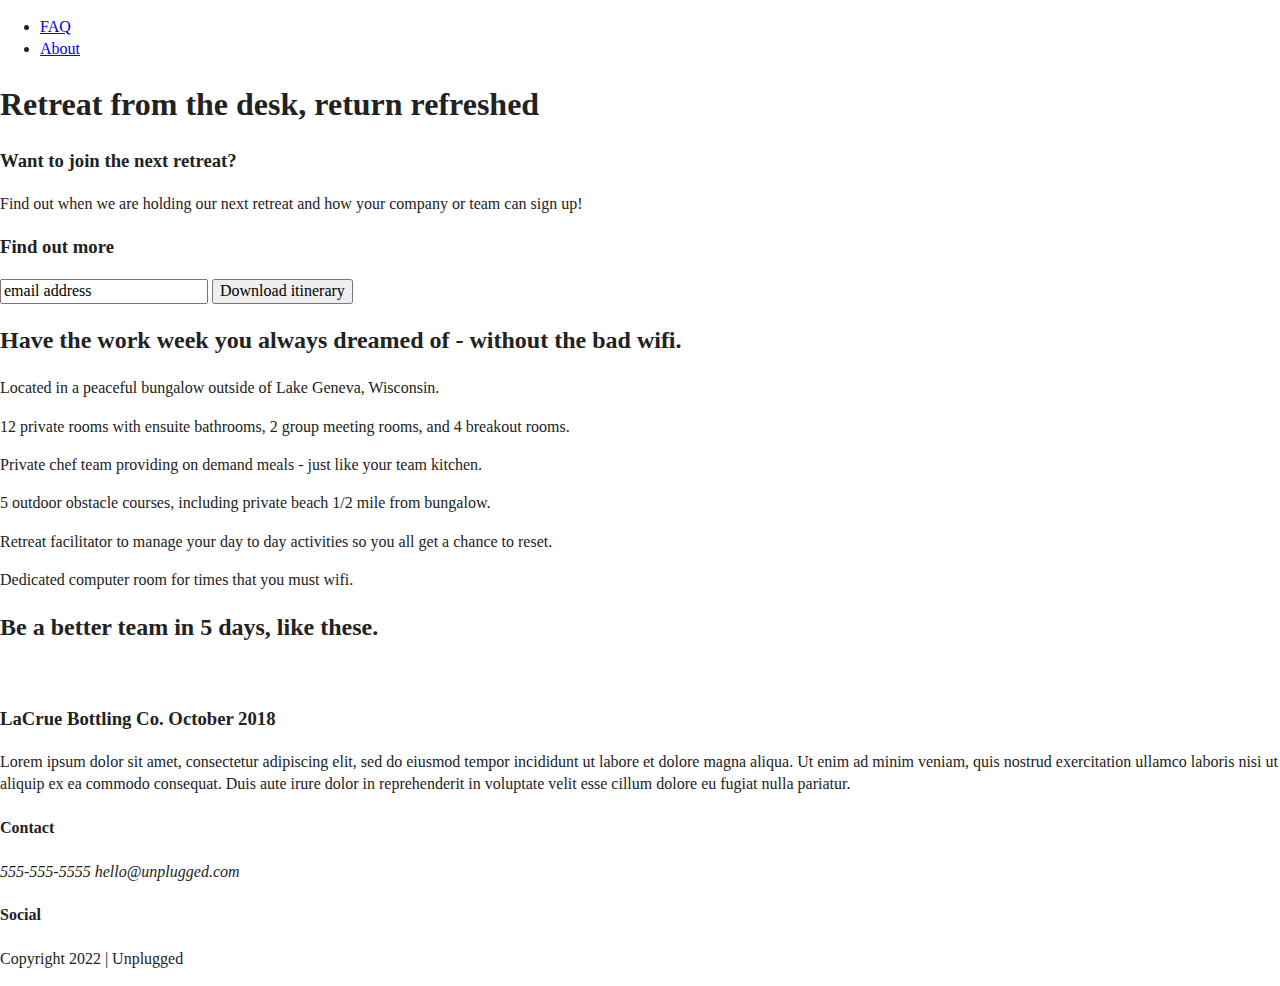
==== index.html @ 39328dd9 "Html structure part 2" ====
<!doctype html>
<html class="no-js" lang="">

<head>
  <meta charset="utf-8">
  <title>Unplugged retreat</title>
  <meta name="description" content="">
  <meta name="viewport" content="width=device-width, initial-scale=1">

  <meta property="og:title" content="">
  <meta property="og:type" content="">
  <meta property="og:url" content="">
  <meta property="og:image" content="">

  <link rel="manifest" href="site.webmanifest">
  <link rel="apple-touch-icon" href="icon.png">
  <!-- Place favicon.ico in the root directory -->

  <link rel="stylesheet" href="css/normalize.css">
  <link rel="stylesheet" href="css/main.css">

  <meta name="theme-color" content="#fafafa">
</head>

<body>

  <!-- Add your site or application content here -->
<header>
  <div class="content-wrapper">
    <a href="#" <img src="" alt="unplugged logo"></a>
    <nav>
      <ul>
        <li><a href="faq/index.html" target="_blank">FAQ</a></li>
        <li><a href="about/index.html" target="_blank">About</a></li>
      </ul>
    </nav>
  </div>
</header>

<main>
  <section class="hero-area">
    <div class="content-wrapper">
      <h1>Retreat from the desk, return refreshed</h1>
    </div>
  </section>

  <aside>
    <div class="content-wrapper">
      <div class="form-description">
        <h3>Want to join the next retreat?</h3>
        <p>Find out when we are holding our next retreat and how your company or team can sign up!</p>
      </div>
      <div class="form">
        <h3>Find out more</h3>
        <input type="text" name="name" value="email address">
        <input type="button" value="Download itinerary">
      </div>
    </div>  <!-- aside content wrapper ends -->
  </aside>

  <section class="features">
    <div class="content-wrapper">
      <h2>Have the work week you always dreamed of - without the bad wifi.</h2>
      <div class="features-items">
       <article>
          <p class="fontawesome-icon"></p>
          <p class="features-item-description">Located in a peaceful bungalow outside of Lake Geneva, Wisconsin.</p>
        </article>
        <article>
          <p class="fontawesome-icon"></p>
          <p class="features-item-description">12 private rooms with ensuite bathrooms, 2 group meeting rooms, and 4 breakout rooms.</p>
        </article>
        <article>
        <p class="fontawesome-icon"></p>
        <p class="features-item-description">Private chef team providing on demand meals - just like your team kitchen.</p>
      </article>
      <article>
          <p class="fontawesome-icon"></p>
          <p class="features-item-description">5 outdoor obstacle courses, including private beach 1/2 mile from bungalow.</p>
        </article>
        <article>
          <p class="fontawesome-icon"></p>
          <p class="features-item-description">Retreat facilitator to manage your day to day activities so you all get a chance to reset.</p>
        </article>
        <article>
          <p class="fontawesome-icon"></p>
          <p class="features-item-description">Dedicated computer room for times that you must wifi.</p>
        </article>
      </div> <!--End of features items-->
    </div>
  </section>

  <section class="reviews">
    <div class="content-wrapper">
      <h2>Be a better team in 5 days, like these.</h2>
      <article>  
        <div>
        <img src="">
        <h3>LaCrue Bottling Co. October 2018</h3>
        <p>Lorem ipsum dolor sit amet, consectetur adipiscing elit, sed do eiusmod tempor incididunt ut labore et dolore magna aliqua. Ut enim ad minim veniam, quis nostrud exercitation ullamco laboris nisi ut aliquip ex ea commodo consequat. Duis aute irure dolor in reprehenderit in voluptate velit esse cillum dolore eu fugiat nulla pariatur.</p>
        </div>
      </article>
    </div>
  </section>

</main> <!-- Main wrapper ends-->

<footer>
  <div class="content-wrapper">
    <div class="footer-content">
      <div class="contact">
        <h4>Contact</h4>
        <address>
          <p>555-555-5555
          hello@unplugged.com</p>
        </address>
      </div>
      <div class="social">
        <h4>Social</h4>
        <div class="social-icons">
          <p><a href="https://facebook.com/yoursite" target="_blank"></a></p>
          <p><a href="https://twitter.com/yoursite" target="_blank"></a></p>
          <p><a href="https://instagram.com/yoursite" target="_blank"></a></p>
        </div>
      </div>
    </div> <!--Footer content ends-->
  </div> <!--Footer content wrapper ends-->
  <div class="copyright">
    <p>Copyright 2022 | Unplugged</p>
  </div>
</footer>

  <script src="js/vendor/modernizr-3.11.2.min.js"></script>
  <script src="js/plugins.js"></script>
  <script src="js/main.js"></script>

  <!-- Google Analytics: change UA-XXXXX-Y to be your site's ID. -->
  <script>
    window.ga = function () { ga.q.push(arguments) }; ga.q = []; ga.l = +new Date;
    ga('create', 'UA-XXXXX-Y', 'auto'); ga('set', 'anonymizeIp', true); ga('set', 'transport', 'beacon'); ga('send', 'pageview')
  </script>
  <script src="https://www.google-analytics.com/analytics.js" async></script>
</body>

</html>
---- css/main.css ----
/*! HTML5 Boilerplate v8.0.0 | MIT License | https://html5boilerplate.com/ */

/* main.css 2.1.0 | MIT License | https://github.com/h5bp/main.css#readme */
/*
 * What follows is the result of much research on cross-browser styling.
 * Credit left inline and big thanks to Nicolas Gallagher, Jonathan Neal,
 * Kroc Camen, and the H5BP dev community and team.
 */

/* ==========================================================================
   Base styles: opinionated defaults
   ========================================================================== */

html {
  color: #222;
  font-size: 1em;
  line-height: 1.4;
}

/*
 * Remove text-shadow in selection highlight:
 * https://twitter.com/miketaylr/status/12228805301
 *
 * Vendor-prefixed and regular ::selection selectors cannot be combined:
 * https://stackoverflow.com/a/16982510/7133471
 *
 * Customize the background color to match your design.
 */

::-moz-selection {
  background: #b3d4fc;
  text-shadow: none;
}

::selection {
  background: #b3d4fc;
  text-shadow: none;
}

/*
 * A better looking default horizontal rule
 */

hr {
  display: block;
  height: 1px;
  border: 0;
  border-top: 1px solid #ccc;
  margin: 1em 0;
  padding: 0;
}

/*
 * Remove the gap between audio, canvas, iframes,
 * images, videos and the bottom of their containers:
 * https://github.com/h5bp/html5-boilerplate/issues/440
 */

audio,
canvas,
iframe,
img,
svg,
video {
  vertical-align: middle;
}

/*
 * Remove default fieldset styles.
 */

fieldset {
  border: 0;
  margin: 0;
  padding: 0;
}

/*
 * Allow only vertical resizing of textareas.
 */

textarea {
  resize: vertical;
}

/* ==========================================================================
   Author's custom styles
   ========================================================================== */

/* ==========================================================================
   Helper classes
   ========================================================================== */

/*
 * Hide visually and from screen readers
 */

.hidden,
[hidden] {
  display: none !important;
}

/*
 * Hide only visually, but have it available for screen readers:
 * https://snook.ca/archives/html_and_css/hiding-content-for-accessibility
 *
 * 1. For long content, line feeds are not interpreted as spaces and small width
 *    causes content to wrap 1 word per line:
 *    https://medium.com/@jessebeach/beware-smushed-off-screen-accessible-text-5952a4c2cbfe
 */

.sr-only {
  border: 0;
  clip: rect(0, 0, 0, 0);
  height: 1px;
  margin: -1px;
  overflow: hidden;
  padding: 0;
  position: absolute;
  white-space: nowrap;
  width: 1px;
  /* 1 */
}

/*
 * Extends the .sr-only class to allow the element
 * to be focusable when navigated to via the keyboard:
 * https://www.drupal.org/node/897638
 */

.sr-only.focusable:active,
.sr-only.focusable:focus {
  clip: auto;
  height: auto;
  margin: 0;
  overflow: visible;
  position: static;
  white-space: inherit;
  width: auto;
}

/*
 * Hide visually and from screen readers, but maintain layout
 */

.invisible {
  visibility: hidden;
}

/*
 * Clearfix: contain floats
 *
 * For modern browsers
 * 1. The space content is one way to avoid an Opera bug when the
 *    `contenteditable` attribute is included anywhere else in the document.
 *    Otherwise it causes space to appear at the top and bottom of elements
 *    that receive the `clearfix` class.
 * 2. The use of `table` rather than `block` is only necessary if using
 *    `:before` to contain the top-margins of child elements.
 */

.clearfix::before,
.clearfix::after {
  content: " ";
  display: table;
}

.clearfix::after {
  clear: both;
}

/* ==========================================================================
   EXAMPLE Media Queries for Responsive Design.
   These examples override the primary ('mobile first') styles.
   Modify as content requires.
   ========================================================================== */

@media only screen and (min-width: 35em) {
  /* Style adjustments for viewports that meet the condition */
}

@media print,
  (-webkit-min-device-pixel-ratio: 1.25),
  (min-resolution: 1.25dppx),
  (min-resolution: 120dpi) {
  /* Style adjustments for high resolution devices */
}

/* ==========================================================================
   Print styles.
   Inlined to avoid the additional HTTP request:
   https://www.phpied.com/delay-loading-your-print-css/
   ========================================================================== */

@media print {
  *,
  *::before,
  *::after {
    background: #fff !important;
    color: #000 !important;
    /* Black prints faster */
    box-shadow: none !important;
    text-shadow: none !important;
  }

  a,
  a:visited {
    text-decoration: underline;
  }

  a[href]::after {
    content: " (" attr(href) ")";
  }

  abbr[title]::after {
    content: " (" attr(title) ")";
  }

  /*
   * Don't show links that are fragment identifiers,
   * or use the `javascript:` pseudo protocol
   */
  a[href^="#"]::after,
  a[href^="javascript:"]::after {
    content: "";
  }

  pre {
    white-space: pre-wrap !important;
  }

  pre,
  blockquote {
    border: 1px solid #999;
    page-break-inside: avoid;
  }

  /*
   * Printing Tables:
   * https://web.archive.org/web/20180815150934/http://css-discuss.incutio.com/wiki/Printing_Tables
   */
  thead {
    display: table-header-group;
  }

  tr,
  img {
    page-break-inside: avoid;
  }

  p,
  h2,
  h3 {
    orphans: 3;
    widows: 3;
  }

  h2,
  h3 {
    page-break-after: avoid;
  }
}
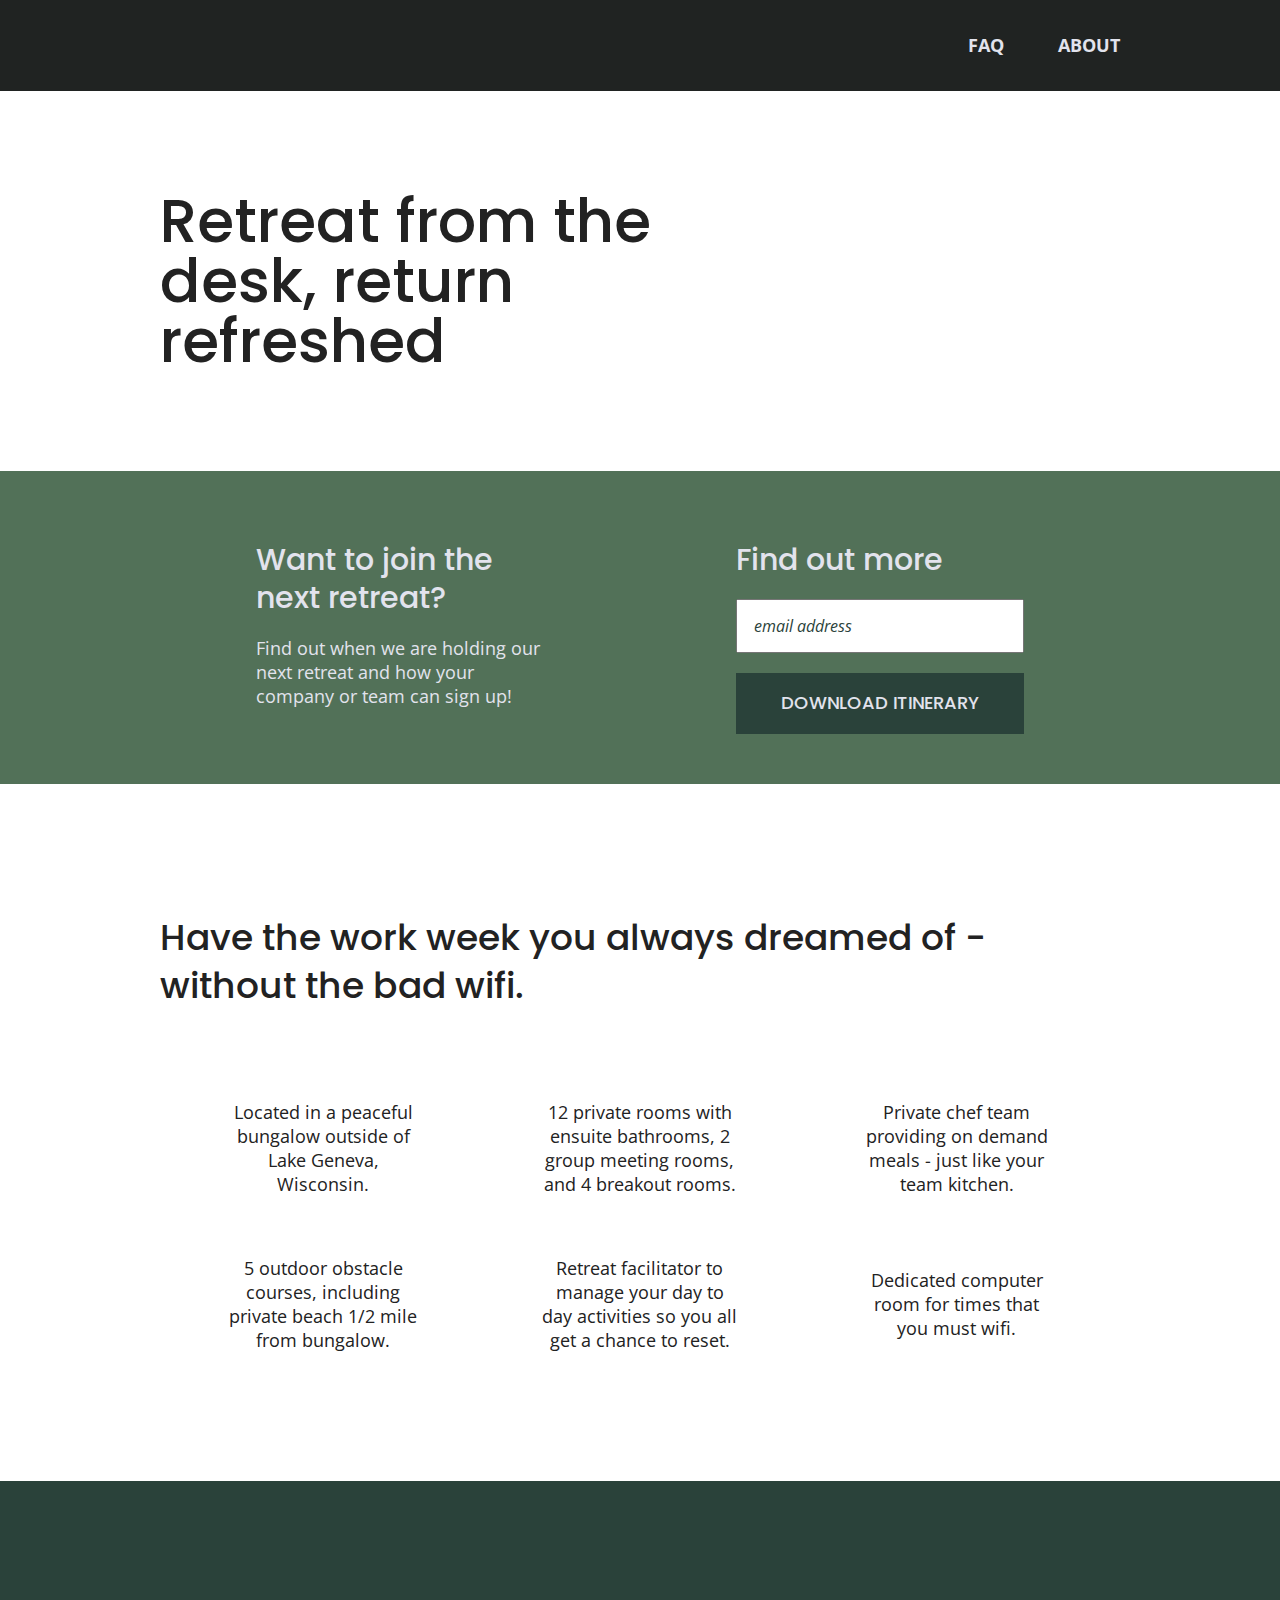
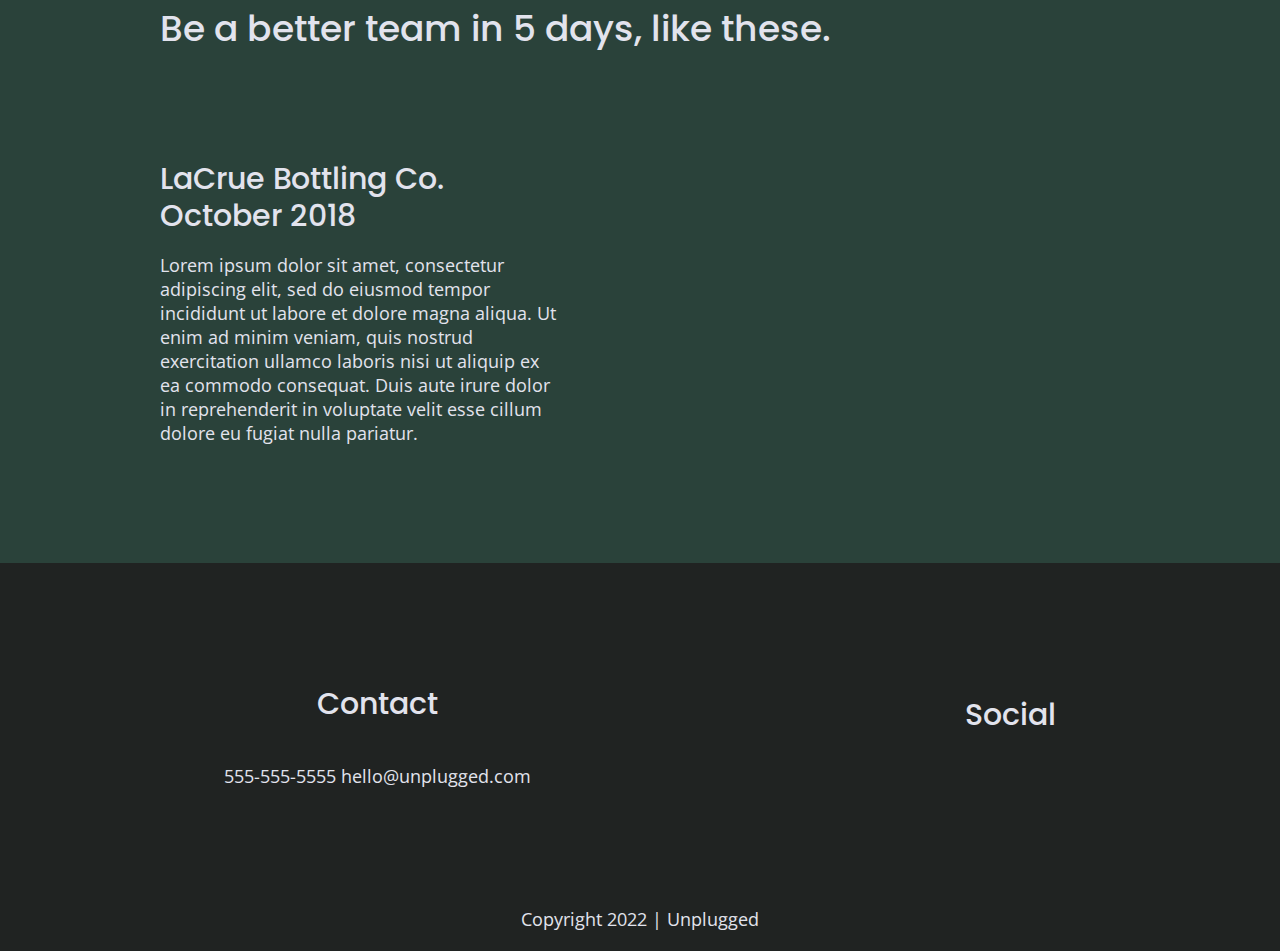
==== commit 040aa55d: "Resized images" ====
--- a/index.html
+++ b/index.html
@@ -18,6 +18,9 @@
 
   <link rel="stylesheet" href="css/normalize.css">
   <link rel="stylesheet" href="css/main.css">
+  
+  <!-- Google Fonts -->
+  <link href="https://fonts.googleapis.com/css?family=Open+Sans:400,700|Poppins:500,700" rel="stylesheet">
 
   <meta name="theme-color" content="#fafafa">
 </head>
@@ -28,6 +31,9 @@
 <header>
   <div class="content-wrapper">
     <a href="#" <img src="" alt="unplugged logo"></a>
+    <div class="header-divider">
+
+    </div>
     <nav>
       <ul>
         <li><a href="faq/index.html" target="_blank">FAQ</a></li>
--- a/css/main.css
+++ b/css/main.css
@@ -86,6 +86,297 @@
 /* ==========================================================================
    Author's custom styles
    ========================================================================== */
+
+   /*------------ General styles -----------*/
+
+   html {
+    font-size: 16px;
+   }
+
+   body {
+    font-family: 'Open Sans', sans-serif;
+    font-size: 1em;
+    text-align: left;
+   }
+
+   ul,
+   ol {
+    list-style-type: none;
+   }
+
+   a {
+    color: #e2e3ed;
+    text-decoration: none;
+   }
+
+   h2 {
+    font-family: 'Poppins', sans-serif;
+    font-size: 1.875em;
+    font-weight: 500;
+   }
+
+   h3,
+   h4 {
+    font-family: 'Poppins', sans-serif;
+    font-size: 1.125em;
+    margin: 20px 0;
+    font-weight: 500;
+   }
+
+   p {
+    font-size: 0.875em;
+    line-height: 1.285em;
+   }
+
+   address {
+    font-style: normal;
+  }
+
+  .content-wrapper {
+    width: 90%;
+    margin: 50px 0;
+  }
+
+/*------------- Base Header-Footer styles ----------------------*/
+
+header, 
+footer {
+  background-color: #202322;
+  display: flex;
+  justify-content: center;
+  align-items: center;
+  flex-flow: row wrap;
+}
+
+header {
+  padding: 15px 0;
+}
+
+header .content-wrapper {
+  display: flex;
+  justify-content: center;
+  align-items: center;
+  flex-flow: row wrap;
+  margin: 0;
+ }
+
+.header-divider {
+  width: 100%;
+  height: 1px;
+  margin: 10px 0 20px 0;
+  background: #3a3a3a; 
+}
+
+header nav {
+  display: flex;
+  justify-content: space-around;
+  align-items: center;
+  flex-flow: row wrap;
+  width: 60%;
+  font-size: 1.125em;
+  font-weight: 700;
+  text-transform: uppercase;
+}
+
+header nav ul {
+  display: flex;
+  justify-content: space-around;
+  width: 100%;
+}
+
+footer {
+  flex-direction: column;
+  text-align: center;
+}
+
+footer .content-wrapper {
+  width: 55%;
+  margin: 50px 0;
+  color: #e2e3ed;
+}
+
+footer p {
+  margin: 0;
+}
+
+footer .social p {
+  display: flex;
+  justify-content: center;
+  align-items: center;
+}
+
+footer .social-icons {
+  display: flex;
+  justify-content: space-around;
+  align-items: center;
+}
+
+footer .contact {
+  margin-bottom: 50px;
+}
+
+footer .copyright {
+  margin: 20px 0;
+  color: #e2e3ed;
+}
+
+/*------------ Mobile styles - Homepage ----------------------*/
+
+/* --- Hero area ----- */ 
+.hero-area {
+  display: flex;
+  justify-content: center;
+  flex-flow: row wrap;
+}
+
+.hero-area h1 {
+  font-size: 2.25em;
+  font-family: 'Poppins', Helvetica, Arial, sans-serif;
+  font-weight: 500; 
+  line-height: 1.2; 
+}
+
+/* --- Aside --- */
+aside {
+  display: flex;
+  justify-content: center;
+  align-items: center;
+  flex-flow: row wrap;
+  background-color: #527158;
+  color: #e2e3ed;
+}
+
+aside .form {
+  margin-top: 30px;
+}
+
+input[type=text] {
+  box-sizing: border-box;
+  width: 100%;
+  color: #2a423a;
+  font-style: italic;
+  padding: 1em;
+}
+ 
+input[type=button] {
+  width: 100%;
+  padding: 20px 0;
+  margin-top: 20px;
+  background-color: #2a423a;
+  font-family: 'Poppins', Helvetica, Arial, sans-serif;
+  font-weight: 500;
+  font-size: 1.125em;
+  color: #e2e3ed;
+  border: none;
+  text-align: center;
+  text-transform: uppercase;
+}
+
+/* --- Features --- */
+
+.features {
+  display: flex;
+  justify-content: center;
+  flex-flow: row wrap;
+  padding: 0 20px;
+}
+
+.features .features-items {
+  display: flex;
+  justify-content: center;
+  align-items: center;
+  flex-flow: row wrap;
+}
+
+.features article {
+  width: 63%;
+  margin: 30px 0;
+}
+
+.features h2 {
+  margin-bottom: 60px;
+}
+
+.features p {
+  margin: 0;
+  text-align: center;
+}
+
+/* --- Reviews --- */
+.reviews {
+  display: flex;
+  justify-content: center;
+  flex-flow: row wrap;
+  background-color: #2a423a;
+  color: #e2e3ed;
+}
+
+.reviews h2 {
+  margin-bottom: 40px;
+  line-height: 1;
+}
+
+.reviews h3 {
+  width: 55%;
+  margin: 20px 0;
+}
+
+
+/*------------- Mobile styles - About page ----------------------*/
+
+.mission {
+  display: flex;
+  justify-content: center;
+  align-items: center;
+  flex-flow: row wrap;
+  background-color: #527158;
+  color: #e2e3ed;
+}
+
+.contact-section {
+  display: flex;
+  justify-content: center;
+  align-items: center;
+  flex-flow: row wrap;
+  background-color: #2a423a;
+  color: #e2e3ed;
+}
+
+.contact-content p{
+  margin: 0;
+}
+
+/*------------- Mobile styles - FAQ page ----------------------*/
+
+.faq {
+  display: flex;
+  justify-content: center;
+  align-items: center;
+  flex-flow: row wrap;
+  background-color: #527158;
+  color: #e2e3ed;
+}
+
+ .faq .content-wrapper {
+  display: flex;
+  justify-content: center;
+  align-items: center;
+  flex-flow: row wrap;
+  margin: 50px 0 0 0;
+ }
+
+ .faq h2 {
+   margin-bottom: 40px;
+   line-height: 1;
+ }
+
+ .faq-content {
+   margin-bottom: 50px;
+ }
+ 
+ .faq-content h4 {
+  line-height: 1.333;
+}
 
 /* ==========================================================================
    Helper classes
@@ -175,18 +466,284 @@
    Modify as content requires.
    ========================================================================== */
 
-@media only screen and (min-width: 35em) {
-  /* Style adjustments for viewports that meet the condition */
-}
-
-@media print,
-  (-webkit-min-device-pixel-ratio: 1.25),
-  (min-resolution: 1.25dppx),
-  (min-resolution: 120dpi) {
-  /* Style adjustments for high resolution devices */
-}
-
-/* ==========================================================================
+@media only screen and (min-width: 768px) {
+  /* Tablet styles here */
+
+  .content-wrapper{
+    max-width: 640px;
+    margin: 100px 0;
+  }
+
+  h2 {
+    font-size: 2.25em;
+    line-height: 1.333;
+}
+
+  h3 {
+    font-size: 1.5em;
+    line-height: 1.25;
+}
+
+  /* Header */
+
+  header {
+    justify-content: space-around;
+    padding: 33px 0;
+  }
+
+  header .content-wrapper {
+    width: 100%;
+    justify-content: space-between;
+  }
+
+  header nav {
+    width: 20%;
+  }
+
+  header nav ul {
+    justify-content: space-between;
+  }
+  
+  .header-divider {
+    display: none;
+  }
+
+  /* Hero area */
+
+  .hero-area h1 {
+    font-size: 3em;
+    line-height: 1;
+    margin: 0;
+}
+
+  /* Aside */
+
+  aside .content-wrapper {
+    margin: 50px 0;
+    display: flex;
+    justify-content: space-between;
+    flex-flow: row wrap;
+  }
+
+  aside .content-wrapper .form-description,
+  aside .content-wrapper .form {
+    width: 40%;
+    margin: 0;
+  }
+
+  /* Features */
+
+  .features article {
+    display: flex;
+    justify-content: center;
+    align-items: center;
+    flex-flow: column wrap;
+    flex-basis: 50%;
+  }
+
+  .features .features-item-description {
+    width: 62%;
+  }
+
+  /* Reviews */
+
+  .reviews article div {
+    width: 49%;
+  }
+
+  .reviews article {
+    display: flex;
+    justify-content: space-between;
+  }
+
+  .reviews h2 {
+    width: 85%;
+  }
+
+  .reviews h3 {
+    width: 75%;
+    margin: 0;
+}
+
+  /* Footer */
+
+footer .content-wrapper {
+  width: 65%;
+  margin: 100px 0;
+}
+
+footer .footer-content {
+  display: flex;
+  justify-content: space-between;
+  align-items: center;
+  flex-direction: row;
+}
+
+footer .contact {
+  margin-bottom: 0;
+}
+
+footer .copyright {
+  width: 100%;
+}
+
+footer h4 {
+  font-size: 1.5em;
+  margin-bottom: 40px;
+}
+
+footer p {
+    line-height: 1.285;
+}
+
+/*--------------- About page -----------------*/
+
+.mission-content {
+  display: flex;
+  justify-content: space-between;
+  align-items: center;
+  padding-top: 20px
+}
+
+.mission-content p {
+  width: 45%;
+}
+
+.contact-section .content-wrapper h2 {
+  width: 80%;
+}
+
+.contact-content {
+  display: flex;
+  justify-content: space-between;
+  align-items: flex-start;
+}
+
+.contact-content h4 {
+  font-size: 1.5em;
+}
+
+/*---------------- FAQ page ------------------*/
+
+.faq .content-wrapper {
+  justify-content: space-between;
+}
+
+.faq-content {
+  flex-basis: 45%;
+}
+
+.faq h2 {
+  width: 100%;
+} 
+
+.faq h4,
+  .faq p {
+      font-size: .875em;
+      line-height: 1.125;
+  }
+
+}
+
+@media only screen and (min-width: 1200px) {
+  
+  /*----------------- Desktop styles here ------------------- */
+
+  .content-wrapper {
+    max-width: 960px;
+  }
+
+  header {
+    padding: 15px 0;
+  }
+
+  h2 {
+    font-size: 2.25em;
+  }
+
+  h3,
+  h4 {
+      font-size: 1.875em;
+  }
+
+  p {
+      font-size: 1.125em;
+      line-height: 1.333;
+  }
+
+  /* Hero area */
+
+  .hero-area h1 {
+    width: 60%;
+    font-size: 3.75em;
+  }
+
+  /* Aside */
+
+  aside .content-wrapper {
+    justify-content: space-around;
+  }
+
+  aside .content-wrapper .form-description,
+  aside .content-wrapper .form {
+    width: 30%;
+    margin: 0;
+  }
+
+  .form-description p {
+    font-size: 1.125em;
+  }
+
+  /* Features */
+
+  .features h2 {
+    width: 90%;
+  }
+
+  .features article {
+    flex-basis: 33%;
+  }
+
+  /* Reviews */
+
+  .reviews article div {
+    width: 42%;
+  }
+
+  footer h4 {
+    font-size: 1.875em;
+  }
+
+  .reviews h2 {
+    padding-bottom: 50px; 
+  }
+
+  /*------------- About page -------------*/
+
+  .mission h2, 
+  .contact-section .content-wrapper h2 {
+    width: 95%;
+    font-size: 3em;
+  }
+
+  .contact-content h4 {
+    font-size: 1.875em;
+  }
+
+  /*---------- FAQ page ------------------*/
+  .faq h2 {
+    width: 100%;
+    font-size: 3em;
+  }
+
+  .faq h4,
+  .faq p {
+      font-size: 1.125em;
+      line-height: 1;
+  }
+
+}
+  /* ========================================================================
    Print styles.
    Inlined to avoid the additional HTTP request:
    https://www.phpied.com/delay-loading-your-print-css/
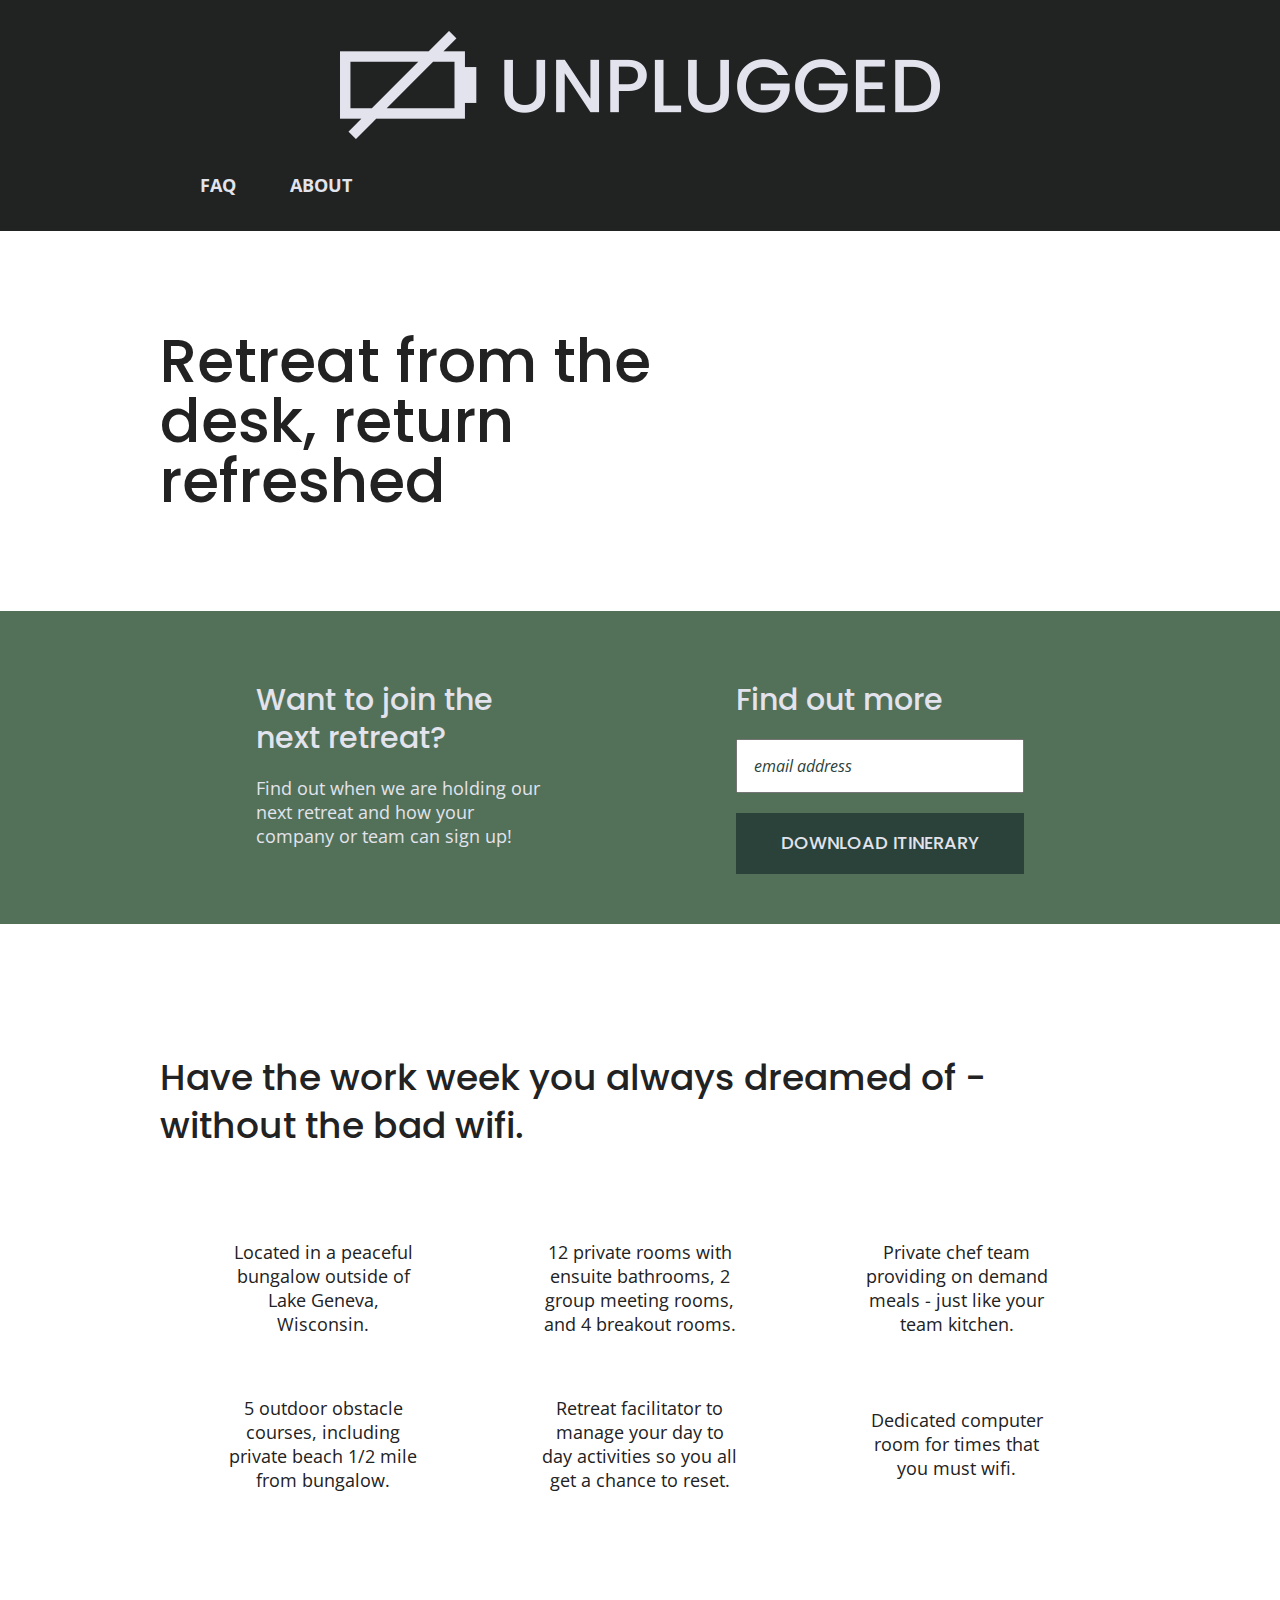
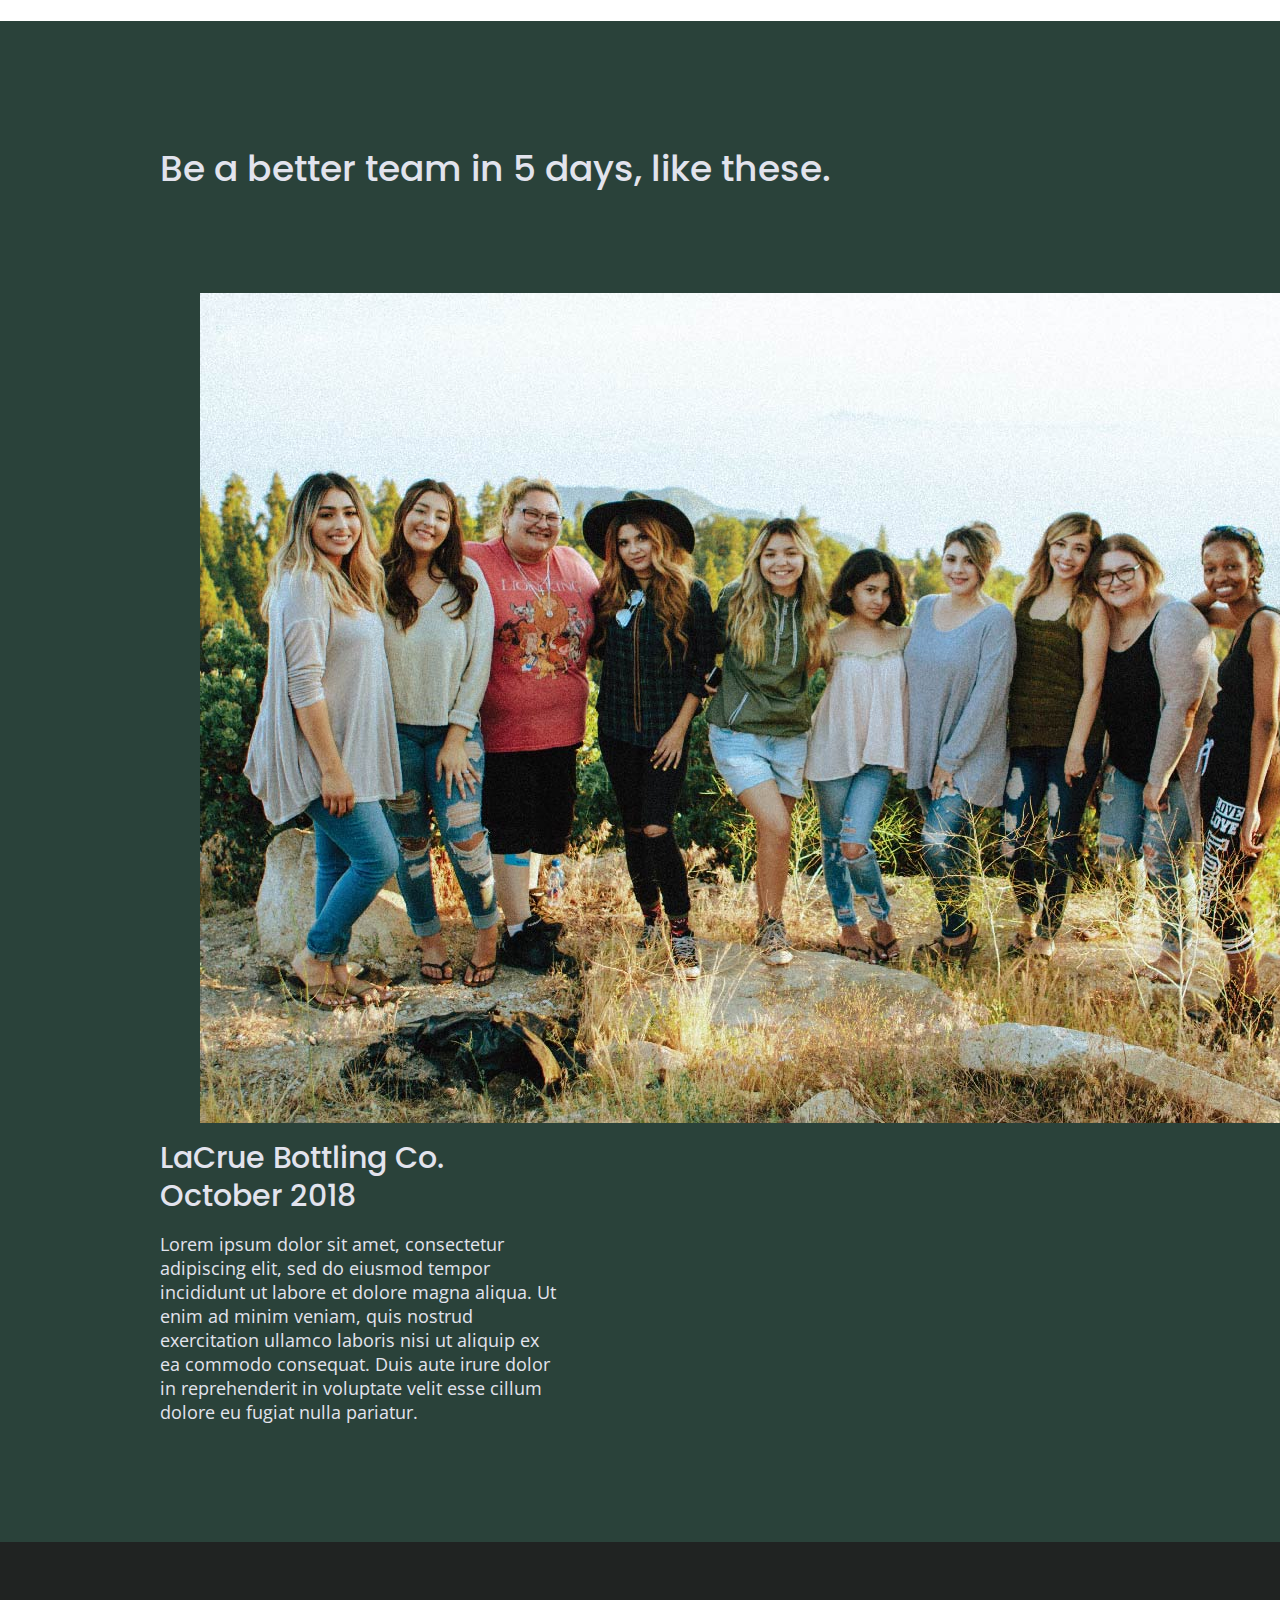
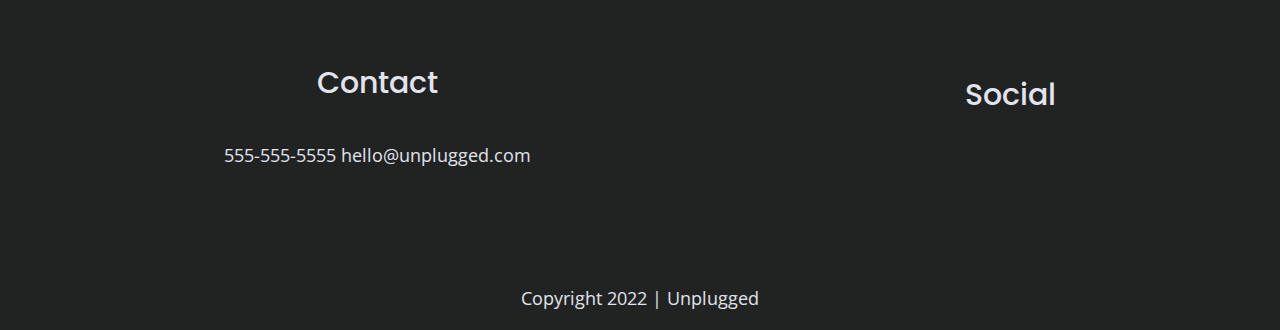
==== commit 0a44439c: "Added images into html" ====
--- a/index.html
+++ b/index.html
@@ -29,8 +29,12 @@
 
   <!-- Add your site or application content here -->
 <header>
+  <figure>
+    <a href="#">
+    <img src="img/unpluggedlogo.png" alt="Unplugged logo">
+    </a>
+    </figure>
   <div class="content-wrapper">
-    <a href="#" <img src="" alt="unplugged logo"></a>
     <div class="header-divider">
 
     </div>
@@ -101,7 +105,9 @@
       <h2>Be a better team in 5 days, like these.</h2>
       <article>  
         <div>
-        <img src="">
+          <figure>
+        <img src="img/group.jpg" alt="Group picture of satisfied customers">
+        </figure>
         <h3>LaCrue Bottling Co. October 2018</h3>
         <p>Lorem ipsum dolor sit amet, consectetur adipiscing elit, sed do eiusmod tempor incididunt ut labore et dolore magna aliqua. Ut enim ad minim veniam, quis nostrud exercitation ullamco laboris nisi ut aliquip ex ea commodo consequat. Duis aute irure dolor in reprehenderit in voluptate velit esse cillum dolore eu fugiat nulla pariatur.</p>
         </div>
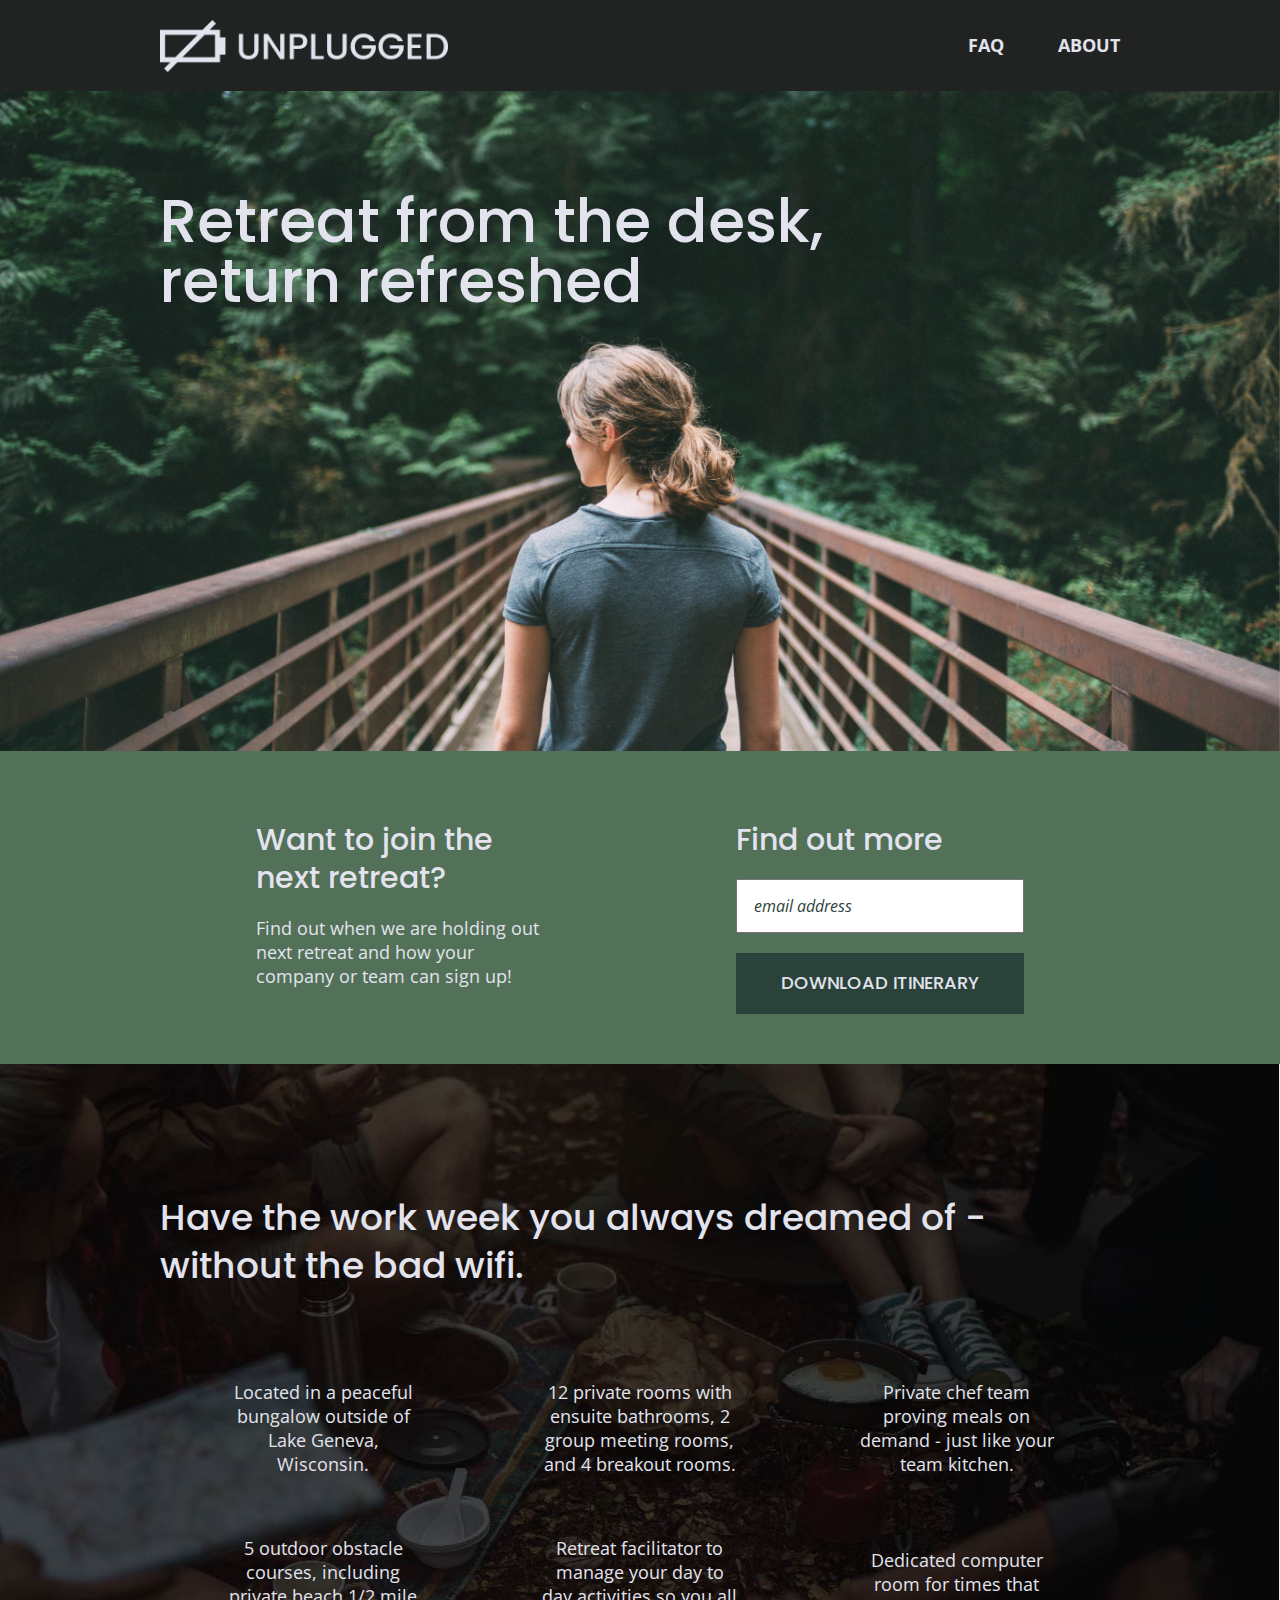
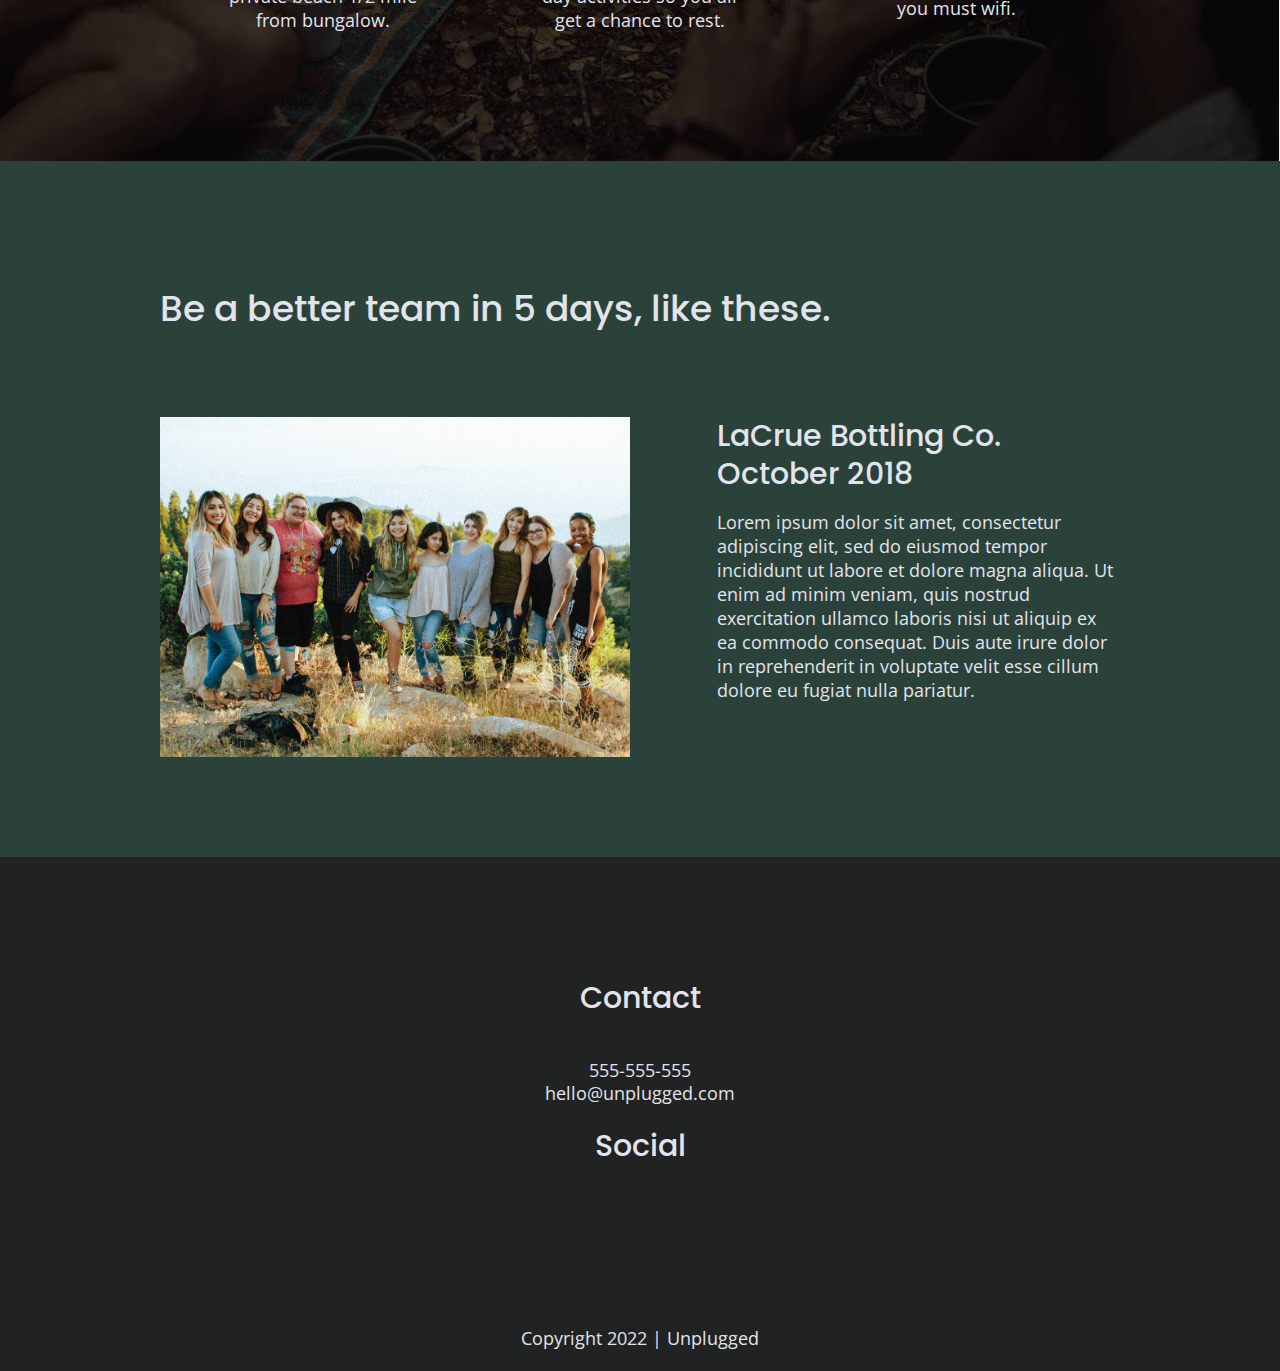
==== commit b5d2f4e7: "Updated and fixed CSS and HTML files" ====
--- a/index.html
+++ b/index.html
@@ -3,7 +3,7 @@
 
 <head>
   <meta charset="utf-8">
-  <title>Unplugged retreat</title>
+  <title>Unplugged Retreat | Home</title>
   <meta name="description" content="">
   <meta name="viewport" content="width=device-width, initial-scale=1">
 
@@ -28,16 +28,19 @@
 <body>
 
   <!-- Add your site or application content here -->
-<header>
-  <figure>
+
+  <header>
+    <div class="content-wrapper">
+    
+      <figure>
     <a href="#">
     <img src="img/unpluggedlogo.png" alt="Unplugged logo">
     </a>
     </figure>
-  <div class="content-wrapper">
+
     <div class="header-divider">
+    </div>
 
-    </div>
     <nav>
       <ul>
         <li><a href="faq/index.html" target="_blank">FAQ</a></li>
@@ -46,6 +49,7 @@
     </nav>
   </div>
 </header>
+
 
 <main>
   <section class="hero-area">
@@ -57,90 +61,118 @@
   <aside>
     <div class="content-wrapper">
       <div class="form-description">
-        <h3>Want to join the next retreat?</h3>
-        <p>Find out when we are holding our next retreat and how your company or team can sign up!</p>
+    <h3>Want to join the next retreat?</h3>
+    <p>Find out when we are holding out next retreat and how your company or team can sign up!</p>
       </div>
+
       <div class="form">
         <h3>Find out more</h3>
         <input type="text" name="name" value="email address">
-        <input type="button" value="Download itinerary">
+        <input type="button" value="Download Itinerary">
       </div>
-    </div>  <!-- aside content wrapper ends -->
+
+    </div> <!-- aside content wrapper ends-->
   </aside>
 
-  <section class="features">
-    <div class="content-wrapper">
-      <h2>Have the work week you always dreamed of - without the bad wifi.</h2>
-      <div class="features-items">
-       <article>
+
+   <section class="features">
+      <div class="content-wrapper">
+        
+        <h2>Have the work week you always dreamed of - without the bad wifi.</h2>
+
+        <div class="features-items">
+          <article>
           <p class="fontawesome-icon"></p>
           <p class="features-item-description">Located in a peaceful bungalow outside of Lake Geneva, Wisconsin.</p>
-        </article>
-        <article>
+          </article>
+
+          <article>
           <p class="fontawesome-icon"></p>
           <p class="features-item-description">12 private rooms with ensuite bathrooms, 2 group meeting rooms, and 4 breakout rooms.</p>
-        </article>
-        <article>
-        <p class="fontawesome-icon"></p>
-        <p class="features-item-description">Private chef team providing on demand meals - just like your team kitchen.</p>
-      </article>
-      <article>
+          </article>
+
+          <article>
+          <p class="fontawesome-icon"></p>
+          <p class="features-item-description">Private chef team proving meals on demand - just like your team kitchen.</p>
+          </article>
+
+          <article>
           <p class="fontawesome-icon"></p>
           <p class="features-item-description">5 outdoor obstacle courses, including private beach 1/2 mile from bungalow.</p>
-        </article>
-        <article>
+          </article>
+
+          <article>
           <p class="fontawesome-icon"></p>
-          <p class="features-item-description">Retreat facilitator to manage your day to day activities so you all get a chance to reset.</p>
-        </article>
-        <article>
+          <p class="features-item-description">Retreat facilitator to manage your day to day activities so you all get a chance to rest.</p>
+          </article>
+
+          <article>
           <p class="fontawesome-icon"></p>
           <p class="features-item-description">Dedicated computer room for times that you must wifi.</p>
-        </article>
-      </div> <!--End of features items-->
-    </div>
-  </section>
+          </article>
+        </div> 
+
+      </div> <!-- features wrapper ends -->
+    </section>
+    
 
   <section class="reviews">
     <div class="content-wrapper">
+      
       <h2>Be a better team in 5 days, like these.</h2>
+      
       <article>  
-        <div>
+  
           <figure>
         <img src="img/group.jpg" alt="Group picture of satisfied customers">
         </figure>
+        
+        <div>
         <h3>LaCrue Bottling Co. October 2018</h3>
         <p>Lorem ipsum dolor sit amet, consectetur adipiscing elit, sed do eiusmod tempor incididunt ut labore et dolore magna aliqua. Ut enim ad minim veniam, quis nostrud exercitation ullamco laboris nisi ut aliquip ex ea commodo consequat. Duis aute irure dolor in reprehenderit in voluptate velit esse cillum dolore eu fugiat nulla pariatur.</p>
         </div>
       </article>
-    </div>
+
+    </div><!-- reviews wrapper ends-->
   </section>
 
 </main> <!-- Main wrapper ends-->
 
+
 <footer>
   <div class="content-wrapper">
-    <div class="footer-content">
-      <div class="contact">
-        <h4>Contact</h4>
-        <address>
-          <p>555-555-5555
-          hello@unplugged.com</p>
-        </address>
-      </div>
-      <div class="social">
-        <h4>Social</h4>
-        <div class="social-icons">
-          <p><a href="https://facebook.com/yoursite" target="_blank"></a></p>
-          <p><a href="https://twitter.com/yoursite" target="_blank"></a></p>
-          <p><a href="https://instagram.com/yoursite" target="_blank"></a></p>
-        </div>
-      </div>
-    </div> <!--Footer content ends-->
-  </div> <!--Footer content wrapper ends-->
+    <div class="footer">
+                   
+        <div class="contact">
+          <h4>Contact</h4>
+          <address>
+          <p>555-555-555<br>
+            hello@unplugged.com</p>
+          </address>
+          </div>  
+          
+          
+        <div class="social">
+         <h4>Social</h4>
+
+          <div class="social-icons">
+            <p><a href="https://www.facebook.com" target="_blank"></a></p>
+            <p><a href="https://www.instagram.com" target="_blank"></a></p>
+            <p><a href="https://www.twitter.com" target="_blank"></a></p>
+          </div>
+        
+          </div> 
+
+      </div> <!--end content footer-->
+  </div> <!--- end content wrapper--->
+
   <div class="copyright">
     <p>Copyright 2022 | Unplugged</p>
   </div>
 </footer>
+
+
+
 
   <script src="js/vendor/modernizr-3.11.2.min.js"></script>
   <script src="js/plugins.js"></script>
--- a/css/main.css
+++ b/css/main.css
@@ -102,11 +102,20 @@
    ul,
    ol {
     list-style-type: none;
+    padding: 0;
    }
 
    a {
     color: #e2e3ed;
     text-decoration: none;
+   }
+
+   img {
+    width: 100%;
+   }
+    
+   figure {
+    margin: 0;
    }
 
    h2 {
@@ -160,6 +169,14 @@
   margin: 0;
  }
 
+header figure {
+  display: flex;
+  justify-content: center;
+  align-items: center;
+  flex-flow: row wrap;
+  width: 60%;
+}
+
 .header-divider {
   width: 100%;
   height: 1px;
@@ -169,7 +186,7 @@
 
 header nav {
   display: flex;
-  justify-content: space-around;
+  justify-content: center;
   align-items: center;
   flex-flow: row wrap;
   width: 60%;
@@ -180,7 +197,7 @@
 
 header nav ul {
   display: flex;
-  justify-content: space-around;
+  justify-content: space-between;
   width: 100%;
 }
 
@@ -223,10 +240,16 @@
 /*------------ Mobile styles - Homepage ----------------------*/
 
 /* --- Hero area ----- */ 
+
 .hero-area {
   display: flex;
   justify-content: center;
   flex-flow: row wrap;
+  color: #e2e3ed;
+  background: url('../img/girl.jpg') #999;
+  background-size: cover;
+  background-repeat: no-repeat;
+  background-position: center;
 }
 
 .hero-area h1 {
@@ -279,6 +302,11 @@
   justify-content: center;
   flex-flow: row wrap;
   padding: 0 20px;
+  color: #e2e3ed;
+  background: url('../img/bonfire.jpg') #202322;
+  background-position: center;
+  background-size: cover;
+  background-repeat: no-repeat;
 }
 
 .features .features-items {
@@ -310,6 +338,7 @@
   background-color: #2a423a;
   color: #e2e3ed;
 }
+
 
 .reviews h2 {
   margin-bottom: 40px;
@@ -508,6 +537,10 @@
     display: none;
   }
 
+  header img {
+    max-width: 50%;
+  }
+
   /* Hero area */
 
   .hero-area h1 {
@@ -547,10 +580,6 @@
 
   /* Reviews */
 
-  .reviews article div {
-    width: 49%;
-  }
-
   .reviews article {
     display: flex;
     justify-content: space-between;
@@ -560,11 +589,17 @@
     width: 85%;
   }
 
+  .reviews article figure,
+  .reviews article div {
+    width: 49%;
+  }
+
   .reviews h3 {
     width: 75%;
     margin: 0;
-}
-
+  }
+
+  
   /* Footer */
 
 footer .content-wrapper {
@@ -657,6 +692,9 @@
     padding: 15px 0;
   }
 
+  header nav ul li {
+    padding: 0 0 0 40px;
+  }
   h2 {
     font-size: 2.25em;
   }
@@ -671,11 +709,19 @@
       line-height: 1.333;
   }
 
+  header img {
+    max-width: 50%;
+  }
+
   /* Hero area */
 
   .hero-area h1 {
-    width: 60%;
+    width: 80%;
     font-size: 3.75em;
+  }
+
+  .hero-area {
+    min-height: 660px;
   }
 
   /* Aside */
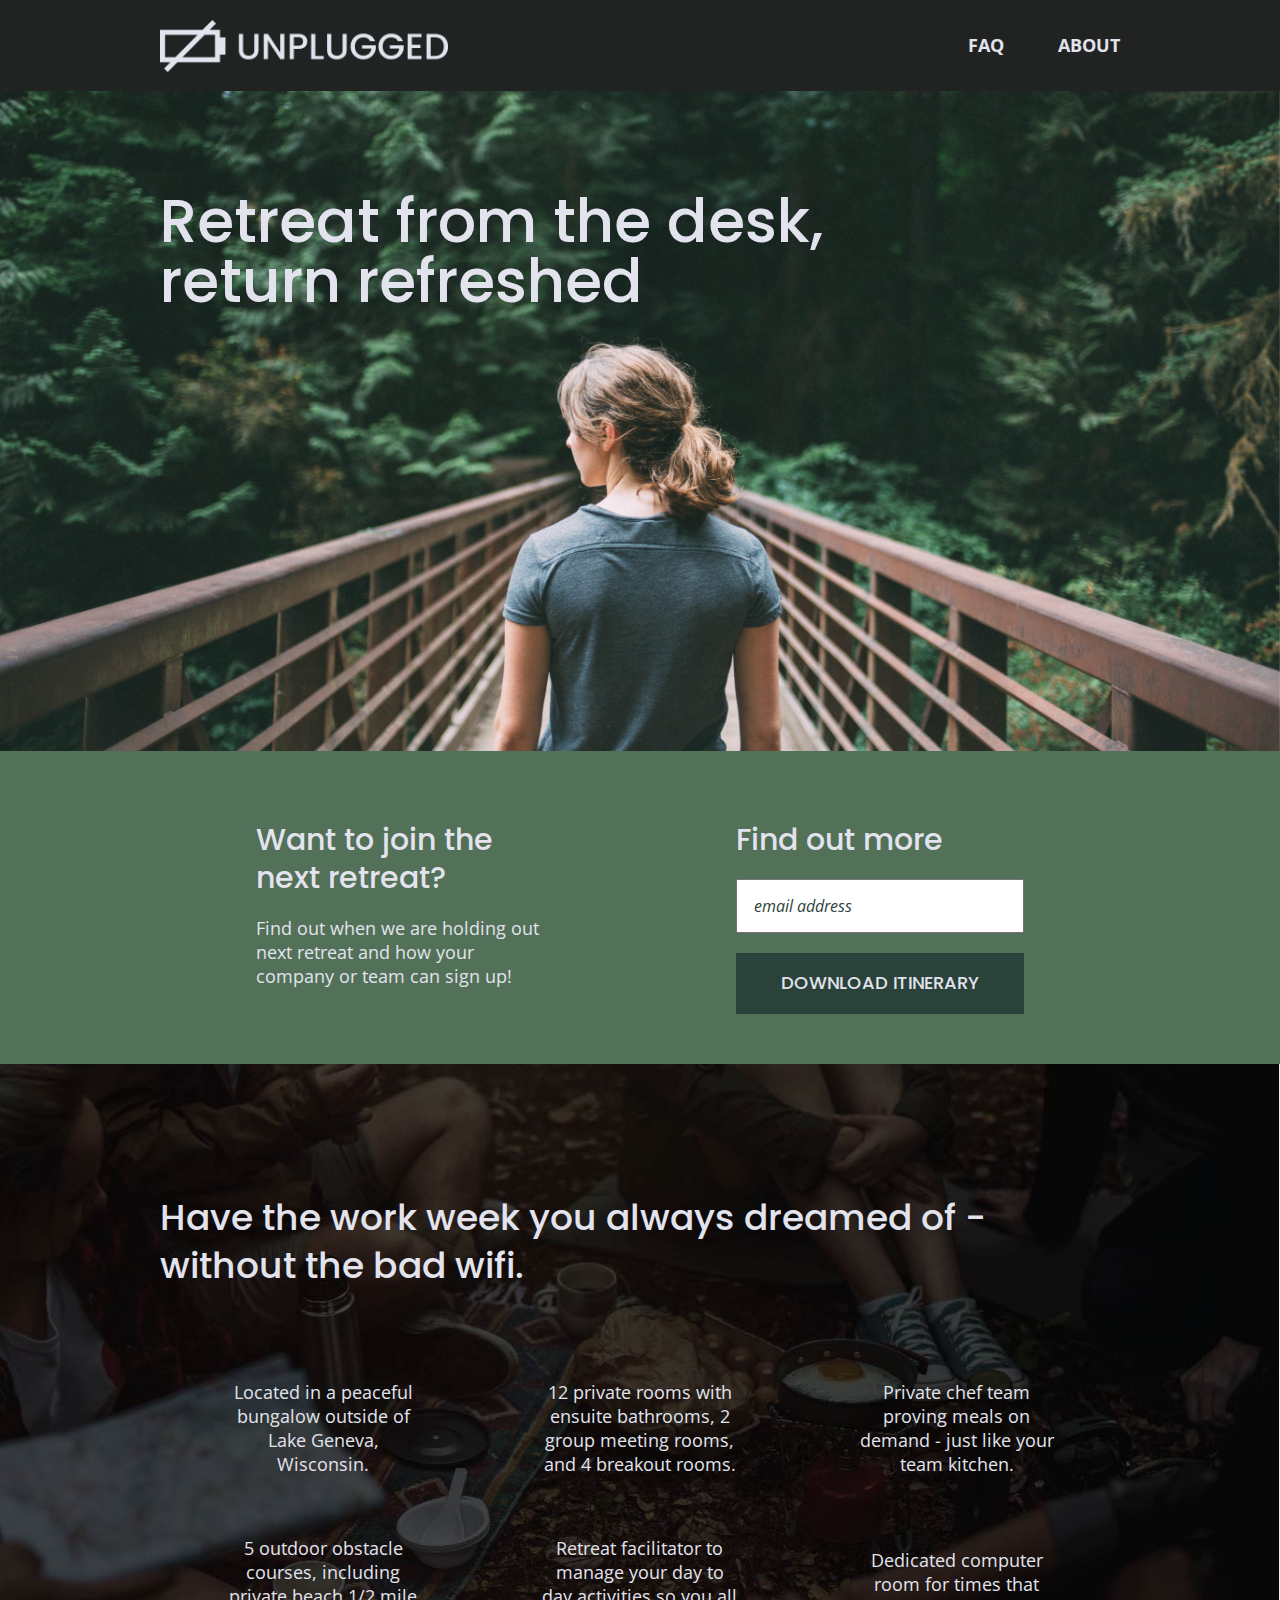
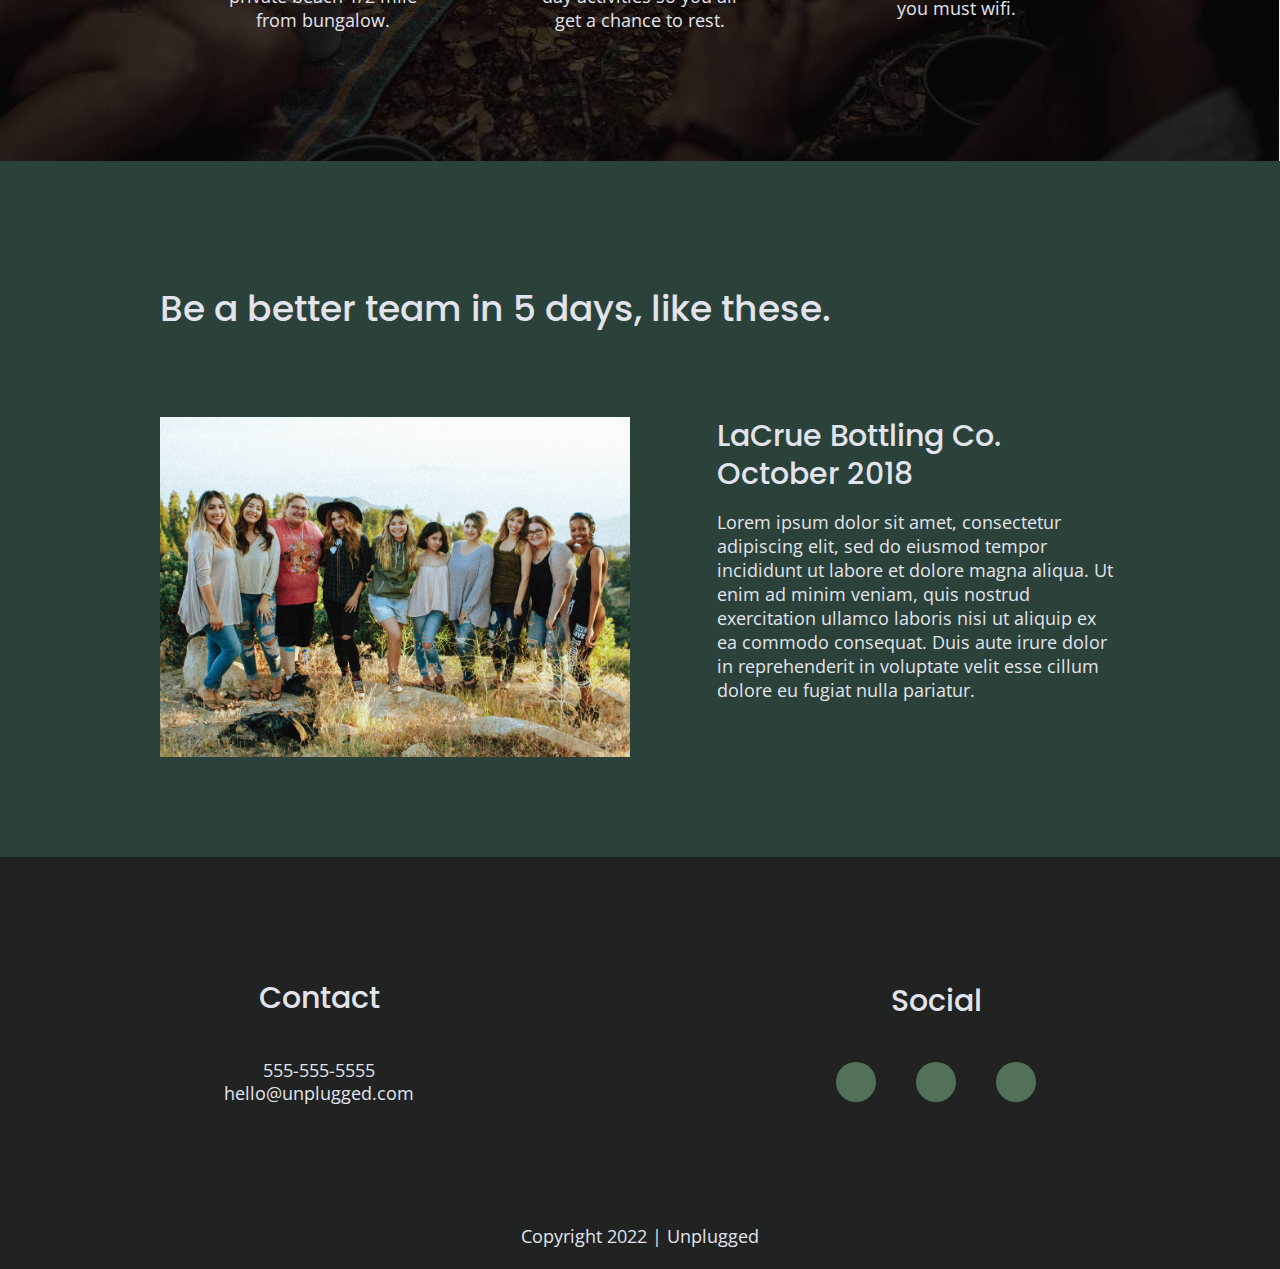
==== commit cf286958: "Updated social icons on all pages" ====
--- a/index.html
+++ b/index.html
@@ -18,6 +18,8 @@
 
   <link rel="stylesheet" href="css/normalize.css">
   <link rel="stylesheet" href="css/main.css">
+  <!-- FontAwesome CDN version 5.5 -->
+<link rel="stylesheet" href="https://use.fontawesome.com/releases/v5.5.0/css/all.css" integrity="sha384-B4dIYHKNBt8Bc12p+WXckhzcICo0wtJAoU8YZTY5qE0Id1GSseTk6S+L3BlXeVIU" crossorigin="anonymous">
   
   <!-- Google Fonts -->
   <link href="https://fonts.googleapis.com/css?family=Open+Sans:400,700|Poppins:500,700" rel="stylesheet">
@@ -32,7 +34,7 @@
   <header>
     <div class="content-wrapper">
     
-      <figure>
+    <figure>
     <a href="#">
     <img src="img/unpluggedlogo.png" alt="Unplugged logo">
     </a>
@@ -82,32 +84,44 @@
 
         <div class="features-items">
           <article>
-          <p class="fontawesome-icon"></p>
+          <p class="fontawesome-icon">
+            <i class="fas fa-campground"></i>
+          </p>
           <p class="features-item-description">Located in a peaceful bungalow outside of Lake Geneva, Wisconsin.</p>
           </article>
 
           <article>
-          <p class="fontawesome-icon"></p>
+          <p class="fontawesome-icon">
+            <i class="fas fa-bed"></i>
+          </p>
           <p class="features-item-description">12 private rooms with ensuite bathrooms, 2 group meeting rooms, and 4 breakout rooms.</p>
           </article>
 
           <article>
-          <p class="fontawesome-icon"></p>
+          <p class="fontawesome-icon">
+            <i class="fas fa-utensils"></i>
+          </p>
           <p class="features-item-description">Private chef team proving meals on demand - just like your team kitchen.</p>
           </article>
 
           <article>
-          <p class="fontawesome-icon"></p>
+          <p class="fontawesome-icon">
+            <i class="fas fa-shoe-prints"></i>
+          </p>
           <p class="features-item-description">5 outdoor obstacle courses, including private beach 1/2 mile from bungalow.</p>
           </article>
 
           <article>
-          <p class="fontawesome-icon"></p>
+          <p class="fontawesome-icon">
+            <i class="fas fa-smile"></i>
+          </p>
           <p class="features-item-description">Retreat facilitator to manage your day to day activities so you all get a chance to rest.</p>
           </article>
 
           <article>
-          <p class="fontawesome-icon"></p>
+          <p class="fontawesome-icon">
+            <i class="fas fa-wifi"></i>
+          </p>
           <p class="features-item-description">Dedicated computer room for times that you must wifi.</p>
           </article>
         </div> 
@@ -141,12 +155,12 @@
 
 <footer>
   <div class="content-wrapper">
-    <div class="footer">
+    <div class="footer-content">
                    
         <div class="contact">
           <h4>Contact</h4>
           <address>
-          <p>555-555-555<br>
+          <p>555-555-5555<br>
             hello@unplugged.com</p>
           </address>
           </div>  
@@ -156,9 +170,9 @@
          <h4>Social</h4>
 
           <div class="social-icons">
-            <p><a href="https://www.facebook.com" target="_blank"></a></p>
-            <p><a href="https://www.instagram.com" target="_blank"></a></p>
-            <p><a href="https://www.twitter.com" target="_blank"></a></p>
+            <p><a href="https://www.facebook.com/Skillcrush/" target="_blank"><i class="fab fa-facebook-f"></i></a></p>
+            <p><a href="https://twitter.com/Skillcrush" target="_blank"><i class="fab fa-twitter"></i></a></p>
+            <p><a href="https://www.instagram.com/skillcrush/" target="_blank"><i class="fab fa-instagram"></i></a></p>
           </div>
         
           </div> 
--- a/css/main.css
+++ b/css/main.css
@@ -216,10 +216,21 @@
   margin: 0;
 }
 
-footer .social p {
-  display: flex;
-  justify-content: center;
-  align-items: center;
+footer .social-icons p {
+  background-color: #527158;
+  border-radius: 50%;
+  width: 40px;
+  height: 40px;
+  display: flex;
+  justify-content: center;
+  align-items: center;
+  margin: 0 20px;
+
+}
+
+footer .social-icons p i {
+  font-size: 1.3125em;
+
 }
 
 footer .social-icons {
@@ -330,6 +341,11 @@
   text-align: center;
 }
 
+.features i {
+	font-size: 3.75em;
+        margin-bottom: 40px;
+}
+
 /* --- Reviews --- */
 .reviews {
   display: flex;
@@ -373,6 +389,22 @@
 
 .contact-content p{
   margin: 0;
+}
+
+.map figure {
+  width: 100%;
+    height: 0; 
+    padding-bottom: 125%; 
+    overflow: hidden;
+    position: relative;
+}
+
+.map iframe {
+  width: 100%;
+    height: 100%;
+    position: absolute; 
+    top: 0; 
+    left: 0;
 }
 
 /*------------- Mobile styles - FAQ page ----------------------*/
@@ -537,8 +569,8 @@
     display: none;
   }
 
-  header img {
-    max-width: 50%;
+  header figure {
+    max-width: 30%;
   }
 
   /* Hero area */
@@ -658,6 +690,10 @@
   font-size: 1.5em;
 }
 
+.map figure {
+    padding-bottom: 45.5%; 
+
+}
 /*---------------- FAQ page ------------------*/
 
 .faq .content-wrapper {
@@ -709,8 +745,8 @@
       line-height: 1.333;
   }
 
-  header img {
-    max-width: 50%;
+  header figure {
+    max-width: 30%;
   }
 
   /* Hero area */
@@ -788,6 +824,10 @@
       line-height: 1;
   }
 
+  .map figure {
+    padding-bottom: 37.5%; 
+
+}
 }
   /* ========================================================================
    Print styles.
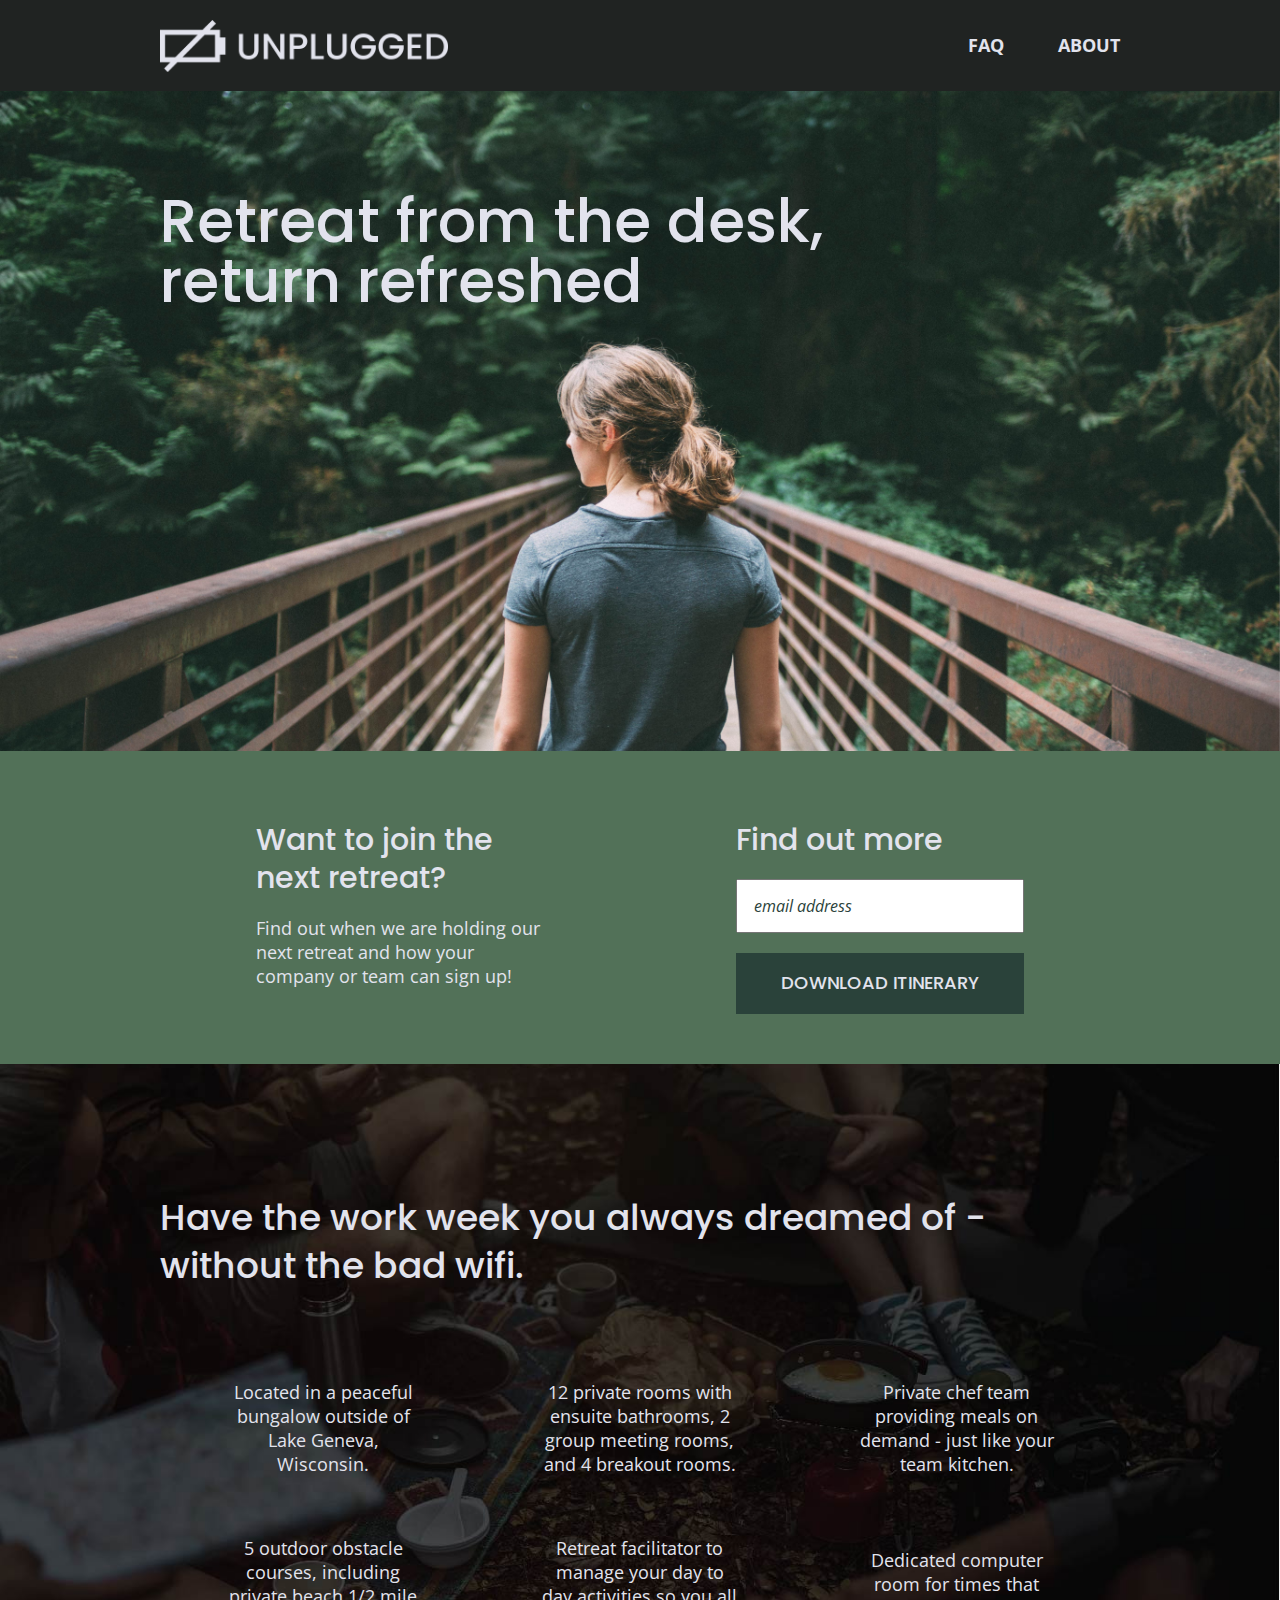
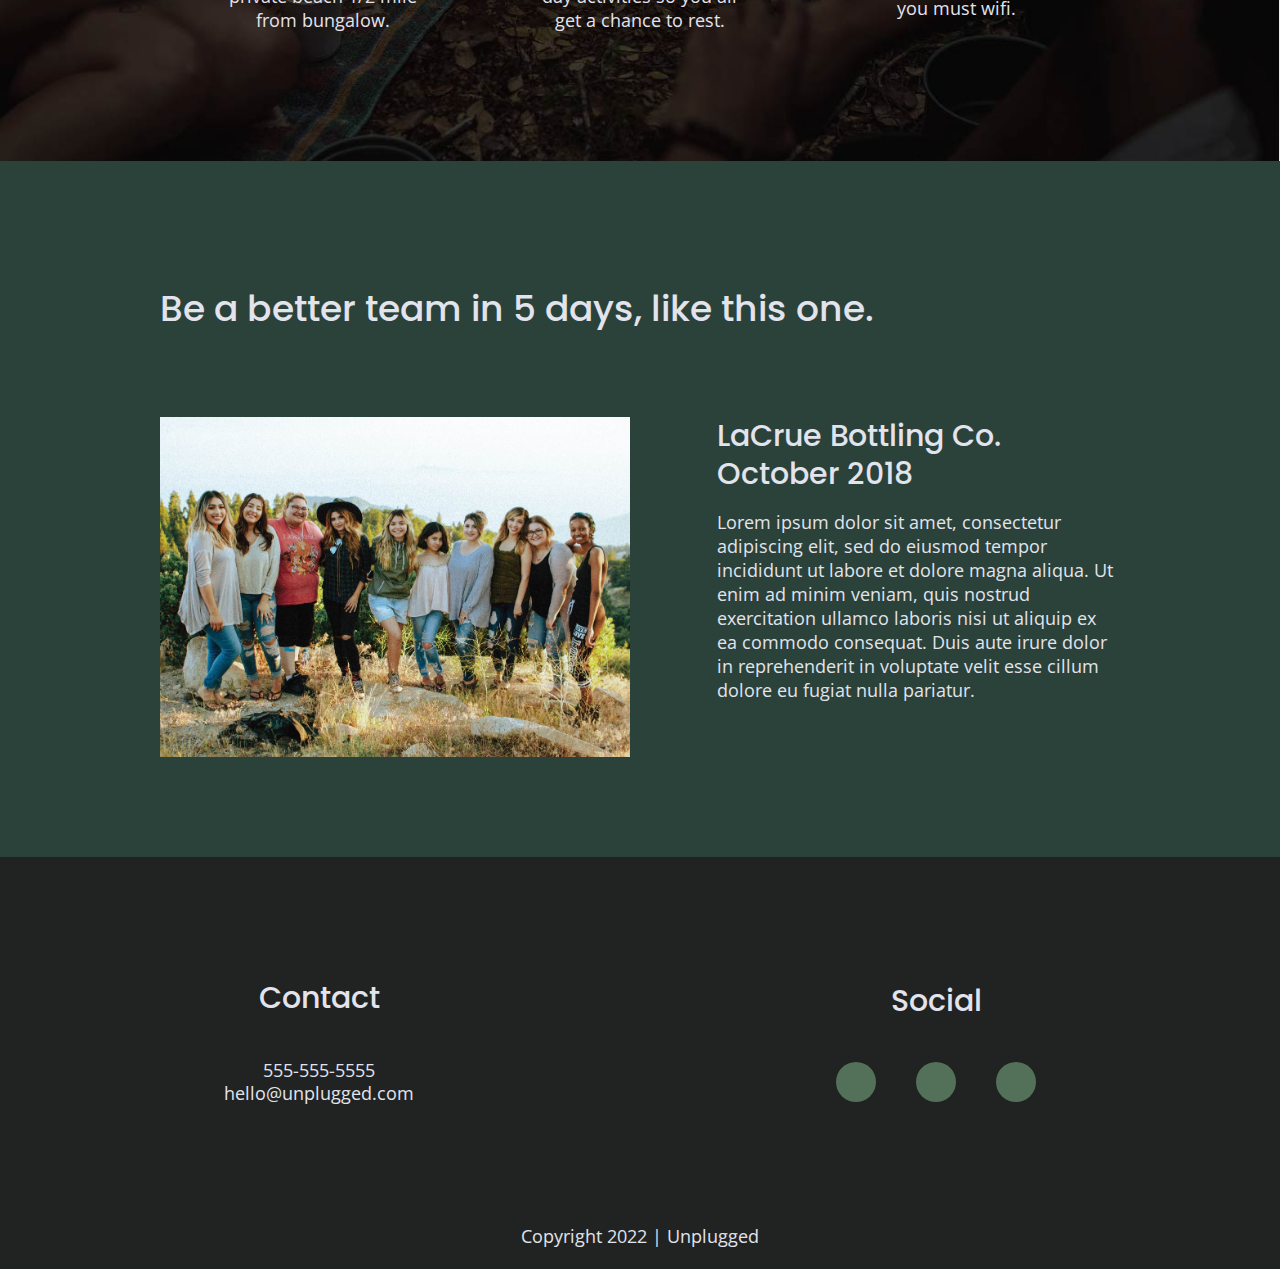
==== commit 7bdf123b: "Fixed typos" ====
--- a/index.html
+++ b/index.html
@@ -64,7 +64,7 @@
     <div class="content-wrapper">
       <div class="form-description">
     <h3>Want to join the next retreat?</h3>
-    <p>Find out when we are holding out next retreat and how your company or team can sign up!</p>
+    <p>Find out when we are holding our next retreat and how your company or team can sign up!</p>
       </div>
 
       <div class="form">
@@ -101,7 +101,7 @@
           <p class="fontawesome-icon">
             <i class="fas fa-utensils"></i>
           </p>
-          <p class="features-item-description">Private chef team proving meals on demand - just like your team kitchen.</p>
+          <p class="features-item-description">Private chef team providing meals on demand - just like your team kitchen.</p>
           </article>
 
           <article>
@@ -133,7 +133,7 @@
   <section class="reviews">
     <div class="content-wrapper">
       
-      <h2>Be a better team in 5 days, like these.</h2>
+      <h2>Be a better team in 5 days, like this one.</h2>
       
       <article>  
   
